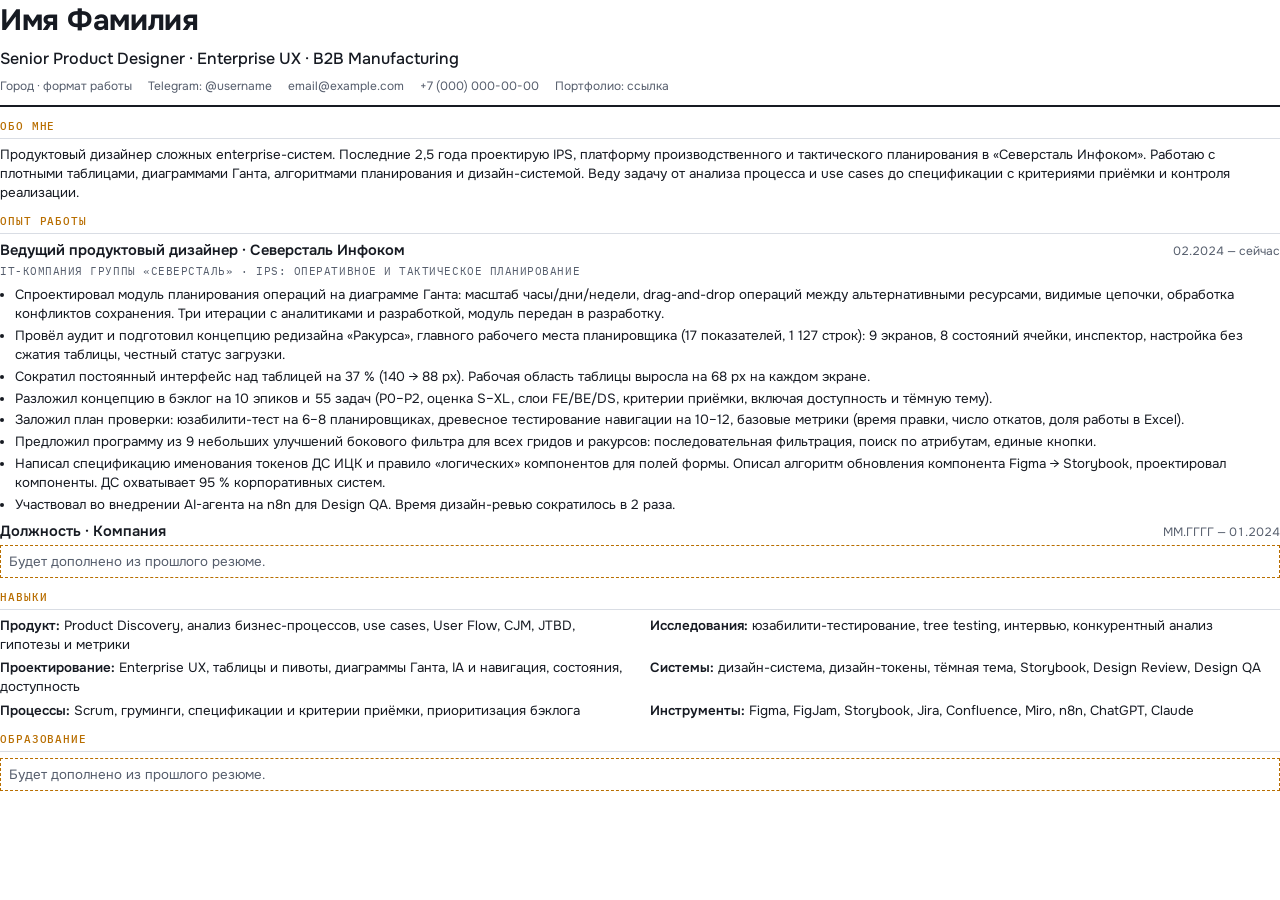
==== resume.html @ 3ec7216b "Add product designer resume and portfolio Portfolio site with four IPS cases (Rakurs 2.0, Gantt plan" ====
<!doctype html>
<html lang="ru">
<head>
<meta charset="utf-8">
<title>Резюме — Senior Product Designer</title>
<link rel="stylesheet" href="assets/fonts/fonts.css">
<style>
@page{size:A4;margin:14mm 15mm}
:root{--fg:#161a22;--muted:#555d6c;--line:#d9dde4;--accent:#b86e00;--plan:#2f5bd3}
*{box-sizing:border-box}
body{margin:0;color:var(--fg);background:#fff;font:400 10pt/1.45 "Onest",Arial,sans-serif}
h1,h2,h3,p{margin:0}
.mono{font-family:"IBM Plex Mono",monospace;font-size:8pt;letter-spacing:.05em;text-transform:uppercase;color:var(--muted)}
header{display:grid;gap:4px;padding-bottom:10px;border-bottom:2px solid var(--fg)}
h1{font-size:22pt;font-weight:700;letter-spacing:-.01em}
.role{font-size:12pt;font-weight:500}
.contacts{display:flex;flex-wrap:wrap;gap:4px 16px;color:var(--muted);font-size:9pt;margin-top:4px}
section{padding-top:11px;display:grid;gap:6px}
h2{font-family:"IBM Plex Mono",monospace;font-size:8.5pt;font-weight:500;letter-spacing:.08em;text-transform:uppercase;color:var(--accent);border-bottom:1px solid var(--line);padding-bottom:3px}
.job{display:grid;gap:3px;break-inside:avoid-page}
.job-head{display:flex;justify-content:space-between;gap:12px;align-items:baseline}
.job h3{font-size:11pt;font-weight:600}
.job .when{font-variant-numeric:tabular-nums;color:var(--muted);font-size:9pt;white-space:nowrap}
ul{margin:2px 0 0;padding-left:15px;display:grid;gap:2.5px}
.grid{display:grid;grid-template-columns:1fr 1fr;gap:4px 20px}
.grid p b{font-weight:600}
.todo{border:1px dashed var(--accent);padding:6px 8px;color:var(--muted)}
a{color:var(--plan);text-decoration:none}
</style>
</head>
<body>
<header>
  <h1>Имя Фамилия</h1>
  <p class="role">Senior Product Designer · Enterprise UX · B2B Manufacturing</p>
  <div class="contacts">
    <span>Город · формат работы</span><span>Telegram: @username</span><span>email@example.com</span><span>+7 (000) 000-00-00</span><span>Портфолио: ссылка</span>
  </div>
</header>

<section>
  <h2>Обо мне</h2>
  <p>Продуктовый дизайнер сложных enterprise-систем. Последние 2,5 года проектирую IPS, платформу производственного и тактического планирования в «Северсталь Инфоком». Работаю с плотными таблицами, диаграммами Ганта, алгоритмами планирования и дизайн-системой. Веду задачу от анализа процесса и use cases до спецификации с критериями приёмки и контроля реализации.</p>
</section>

<section>
  <h2>Опыт работы</h2>
  <div class="job">
    <div class="job-head"><h3>Ведущий продуктовый дизайнер · Северсталь Инфоком</h3><span class="when">02.2024 — сейчас</span></div>
    <p class="mono">IT-компания группы «Северсталь» · IPS: оперативное и тактическое планирование</p>
    <ul>
      <li>Спроектировал модуль планирования операций на диаграмме Ганта: масштаб часы/дни/недели, drag-and-drop операций между альтернативными ресурсами, видимые цепочки, обработка конфликтов сохранения. Три итерации с аналитиками и разработкой, модуль передан в разработку.</li>
      <li>Провёл аудит и подготовил концепцию редизайна «Ракурса», главного рабочего места планировщика (17 показателей, 1&nbsp;127 строк): 9 экранов, 8 состояний ячейки, инспектор, настройка без сжатия таблицы, честный статус загрузки.</li>
      <li>Сократил постоянный интерфейс над таблицей на 37&nbsp;% (140 → 88&nbsp;px). Рабочая область таблицы выросла на 68&nbsp;px на каждом экране.</li>
      <li>Разложил концепцию в бэклог на 10 эпиков и 55 задач (P0–P2, оценка S–XL, слои FE/BE/DS, критерии приёмки, включая доступность и тёмную тему).</li>
      <li>Заложил план проверки: юзабилити-тест на 6–8 планировщиках, древесное тестирование навигации на 10–12, базовые метрики (время правки, число откатов, доля работы в Excel).</li>
      <li>Предложил программу из 9 небольших улучшений бокового фильтра для всех гридов и ракурсов: последовательная фильтрация, поиск по атрибутам, единые кнопки.</li>
      <li>Написал спецификацию именования токенов ДС ИЦК и правило «логических» компонентов для полей формы. Описал алгоритм обновления компонента Figma → Storybook, проектировал компоненты. ДС охватывает 95&nbsp;% корпоративных систем.</li>
      <li>Участвовал во внедрении AI-агента на n8n для Design QA. Время дизайн-ревью сократилось в 2 раза.</li>
    </ul>
  </div>
  <div class="job">
    <div class="job-head"><h3>Должность · Компания</h3><span class="when">ММ.ГГГГ — 01.2024</span></div>
    <p class="todo">Будет дополнено из прошлого резюме.</p>
  </div>
</section>

<section>
  <h2>Навыки</h2>
  <div class="grid">
    <p><b>Продукт:</b> Product Discovery, анализ бизнес-процессов, use cases, User Flow, CJM, JTBD, гипотезы и метрики</p>
    <p><b>Исследования:</b> юзабилити-тестирование, tree testing, интервью, конкурентный анализ</p>
    <p><b>Проектирование:</b> Enterprise UX, таблицы и пивоты, диаграммы Ганта, IA и навигация, состояния, доступность</p>
    <p><b>Системы:</b> дизайн-система, дизайн-токены, тёмная тема, Storybook, Design Review, Design QA</p>
    <p><b>Процессы:</b> Scrum, груминги, спецификации и критерии приёмки, приоритизация бэклога</p>
    <p><b>Инструменты:</b> Figma, FigJam, Storybook, Jira, Confluence, Miro, n8n, ChatGPT, Claude</p>
  </div>
</section>

<section>
  <h2>Образование</h2>
  <p class="todo">Будет дополнено из прошлого резюме.</p>
</section>
</body>
</html>
---- assets/fonts/fonts.css ----
/* cyrillic-ext */
@font-face {
  font-family: 'IBM Plex Mono';
  font-style: normal;
  font-weight: 400;
  font-display: swap;
  src: url(-F63fjptAgt5VM-kVkqdyU8n1iIq129k.woff2) format('woff2');
  unicode-range: U+0460-052F, U+1C80-1C8A, U+20B4, U+2DE0-2DFF, U+A640-A69F, U+FE2E-FE2F;
}
/* cyrillic */
@font-face {
  font-family: 'IBM Plex Mono';
  font-style: normal;
  font-weight: 400;
  font-display: swap;
  src: url(-F63fjptAgt5VM-kVkqdyU8n1isq129k.woff2) format('woff2');
  unicode-range: U+0301, U+0400-045F, U+0490-0491, U+04B0-04B1, U+2116;
}
/* vietnamese */
@font-face {
  font-family: 'IBM Plex Mono';
  font-style: normal;
  font-weight: 400;
  font-display: swap;
  src: url(-F63fjptAgt5VM-kVkqdyU8n1iAq129k.woff2) format('woff2');
  unicode-range: U+0102-0103, U+0110-0111, U+0128-0129, U+0168-0169, U+01A0-01A1, U+01AF-01B0, U+0300-0301, U+0303-0304, U+0308-0309, U+0323, U+0329, U+1EA0-1EF9, U+20AB;
}
/* latin-ext */
@font-face {
  font-family: 'IBM Plex Mono';
  font-style: normal;
  font-weight: 400;
  font-display: swap;
  src: url(-F63fjptAgt5VM-kVkqdyU8n1iEq129k.woff2) format('woff2');
  unicode-range: U+0100-02BA, U+02BD-02C5, U+02C7-02CC, U+02CE-02D7, U+02DD-02FF, U+0304, U+0308, U+0329, U+1D00-1DBF, U+1E00-1E9F, U+1EF2-1EFF, U+2020, U+20A0-20AB, U+20AD-20C0, U+2113, U+2C60-2C7F, U+A720-A7FF;
}
/* latin */
@font-face {
  font-family: 'IBM Plex Mono';
  font-style: normal;
  font-weight: 400;
  font-display: swap;
  src: url(-F63fjptAgt5VM-kVkqdyU8n1i8q1w.woff2) format('woff2');
  unicode-range: U+0000-00FF, U+0131, U+0152-0153, U+02BB-02BC, U+02C6, U+02DA, U+02DC, U+0304, U+0308, U+0329, U+2000-206F, U+20AC, U+2122, U+2191, U+2193, U+2212, U+2215, U+FEFF, U+FFFD;
}
/* cyrillic-ext */
@font-face {
  font-family: 'IBM Plex Mono';
  font-style: normal;
  font-weight: 500;
  font-display: swap;
  src: url(-F6qfjptAgt5VM-kVkqdyU8n3twJwl1FgtIU.woff2) format('woff2');
  unicode-range: U+0460-052F, U+1C80-1C8A, U+20B4, U+2DE0-2DFF, U+A640-A69F, U+FE2E-FE2F;
}
/* cyrillic */
@font-face {
  font-family: 'IBM Plex Mono';
  font-style: normal;
  font-weight: 500;
  font-display: swap;
  src: url(-F6qfjptAgt5VM-kVkqdyU8n3twJwlRFgtIU.woff2) format('woff2');
  unicode-range: U+0301, U+0400-045F, U+0490-0491, U+04B0-04B1, U+2116;
}
/* vietnamese */
@font-face {
  font-family: 'IBM Plex Mono';
  font-style: normal;
  font-weight: 500;
  font-display: swap;
  src: url(-F6qfjptAgt5VM-kVkqdyU8n3twJwl9FgtIU.woff2) format('woff2');
  unicode-range: U+0102-0103, U+0110-0111, U+0128-0129, U+0168-0169, U+01A0-01A1, U+01AF-01B0, U+0300-0301, U+0303-0304, U+0308-0309, U+0323, U+0329, U+1EA0-1EF9, U+20AB;
}
/* latin-ext */
@font-face {
  font-family: 'IBM Plex Mono';
  font-style: normal;
  font-weight: 500;
  font-display: swap;
  src: url(-F6qfjptAgt5VM-kVkqdyU8n3twJwl5FgtIU.woff2) format('woff2');
  unicode-range: U+0100-02BA, U+02BD-02C5, U+02C7-02CC, U+02CE-02D7, U+02DD-02FF, U+0304, U+0308, U+0329, U+1D00-1DBF, U+1E00-1E9F, U+1EF2-1EFF, U+2020, U+20A0-20AB, U+20AD-20C0, U+2113, U+2C60-2C7F, U+A720-A7FF;
}
/* latin */
@font-face {
  font-family: 'IBM Plex Mono';
  font-style: normal;
  font-weight: 500;
  font-display: swap;
  src: url(-F6qfjptAgt5VM-kVkqdyU8n3twJwlBFgg.woff2) format('woff2');
  unicode-range: U+0000-00FF, U+0131, U+0152-0153, U+02BB-02BC, U+02C6, U+02DA, U+02DC, U+0304, U+0308, U+0329, U+2000-206F, U+20AC, U+2122, U+2191, U+2193, U+2212, U+2215, U+FEFF, U+FFFD;
}
/* cyrillic-ext */
@font-face {
  font-family: 'Onest';
  font-style: normal;
  font-weight: 400;
  font-display: swap;
  src: url(gNMKW3F-SZuj7xmS-HY6EQ.woff2) format('woff2');
  unicode-range: U+0460-052F, U+1C80-1C8A, U+20B4, U+2DE0-2DFF, U+A640-A69F, U+FE2E-FE2F;
}
/* cyrillic */
@font-face {
  font-family: 'Onest';
  font-style: normal;
  font-weight: 400;
  font-display: swap;
  src: url(gNMKW3F-SZuj7xmb-HY6EQ.woff2) format('woff2');
  unicode-range: U+0301, U+0400-045F, U+0490-0491, U+04B0-04B1, U+2116;
}
/* math */
@font-face {
  font-family: 'Onest';
  font-style: normal;
  font-weight: 400;
  font-display: swap;
  src: url(gNMKW3F-SZuj7xnj-HY6EQ.woff2) format('woff2');
  unicode-range: U+0302-0303, U+0305, U+0307-0308, U+0310, U+0312, U+0315, U+031A, U+0326-0327, U+032C, U+032F-0330, U+0332-0333, U+0338, U+033A, U+0346, U+034D, U+0391-03A1, U+03A3-03A9, U+03B1-03C9, U+03D1, U+03D5-03D6, U+03F0-03F1, U+03F4-03F5, U+2016-2017, U+2034-2038, U+203C, U+2040, U+2043, U+2047, U+2050, U+2057, U+205F, U+2070-2071, U+2074-208E, U+2090-209C, U+20D0-20DC, U+20E1, U+20E5-20EF, U+2100-2112, U+2114-2115, U+2117-2121, U+2123-214F, U+2190, U+2192, U+2194-21AE, U+21B0-21E5, U+21F1-21F2, U+21F4-2211, U+2213-2214, U+2216-22FF, U+2308-230B, U+2310, U+2319, U+231C-2321, U+2336-237A, U+237C, U+2395, U+239B-23B7, U+23D0, U+23DC-23E1, U+2474-2475, U+25AF, U+25B3, U+25B7, U+25BD, U+25C1, U+25CA, U+25CC, U+25FB, U+266D-266F, U+27C0-27FF, U+2900-2AFF, U+2B0E-2B11, U+2B30-2B4C, U+2BFE, U+3030, U+FF5B, U+FF5D, U+1D400-1D7FF, U+1EE00-1EEFF;
}
/* symbols */
@font-face {
  font-family: 'Onest';
  font-style: normal;
  font-weight: 400;
  font-display: swap;
  src: url(gNMKW3F-SZuj7xnx-HY6EQ.woff2) format('woff2');
  unicode-range: U+0001-000C, U+000E-001F, U+007F-009F, U+20DD-20E0, U+20E2-20E4, U+2150-218F, U+2190, U+2192, U+2194-2199, U+21AF, U+21E6-21F0, U+21F3, U+2218-2219, U+2299, U+22C4-22C6, U+2300-243F, U+2440-244A, U+2460-24FF, U+25A0-27BF, U+2800-28FF, U+2921-2922, U+2981, U+29BF, U+29EB, U+2B00-2BFF, U+4DC0-4DFF, U+FFF9-FFFB, U+10140-1018E, U+10190-1019C, U+101A0, U+101D0-101FD, U+102E0-102FB, U+10E60-10E7E, U+1D2C0-1D2D3, U+1D2E0-1D37F, U+1F000-1F0FF, U+1F100-1F1AD, U+1F1E6-1F1FF, U+1F30D-1F30F, U+1F315, U+1F31C, U+1F31E, U+1F320-1F32C, U+1F336, U+1F378, U+1F37D, U+1F382, U+1F393-1F39F, U+1F3A7-1F3A8, U+1F3AC-1F3AF, U+1F3C2, U+1F3C4-1F3C6, U+1F3CA-1F3CE, U+1F3D4-1F3E0, U+1F3ED, U+1F3F1-1F3F3, U+1F3F5-1F3F7, U+1F408, U+1F415, U+1F41F, U+1F426, U+1F43F, U+1F441-1F442, U+1F444, U+1F446-1F449, U+1F44C-1F44E, U+1F453, U+1F46A, U+1F47D, U+1F4A3, U+1F4B0, U+1F4B3, U+1F4B9, U+1F4BB, U+1F4BF, U+1F4C8-1F4CB, U+1F4D6, U+1F4DA, U+1F4DF, U+1F4E3-1F4E6, U+1F4EA-1F4ED, U+1F4F7, U+1F4F9-1F4FB, U+1F4FD-1F4FE, U+1F503, U+1F507-1F50B, U+1F50D, U+1F512-1F513, U+1F53E-1F54A, U+1F54F-1F5FA, U+1F610, U+1F650-1F67F, U+1F687, U+1F68D, U+1F691, U+1F694, U+1F698, U+1F6AD, U+1F6B2, U+1F6B9-1F6BA, U+1F6BC, U+1F6C6-1F6CF, U+1F6D3-1F6D7, U+1F6E0-1F6EA, U+1F6F0-1F6F3, U+1F6F7-1F6FC, U+1F700-1F7FF, U+1F800-1F80B, U+1F810-1F847, U+1F850-1F859, U+1F860-1F887, U+1F890-1F8AD, U+1F8B0-1F8BB, U+1F8C0-1F8C1, U+1F900-1F90B, U+1F93B, U+1F946, U+1F984, U+1F996, U+1F9E9, U+1FA00-1FA6F, U+1FA70-1FA7C, U+1FA80-1FA89, U+1FA8F-1FAC6, U+1FACE-1FADC, U+1FADF-1FAE9, U+1FAF0-1FAF8, U+1FB00-1FBFF;
}
/* vietnamese */
@font-face {
  font-family: 'Onest';
  font-style: normal;
  font-weight: 400;
  font-display: swap;
  src: url(gNMKW3F-SZuj7xmQ-HY6EQ.woff2) format('woff2');
  unicode-range: U+0102-0103, U+0110-0111, U+0128-0129, U+0168-0169, U+01A0-01A1, U+01AF-01B0, U+0300-0301, U+0303-0304, U+0308-0309, U+0323, U+0329, U+1EA0-1EF9, U+20AB;
}
/* latin-ext */
@font-face {
  font-family: 'Onest';
  font-style: normal;
  font-weight: 400;
  font-display: swap;
  src: url(gNMKW3F-SZuj7xmR-HY6EQ.woff2) format('woff2');
  unicode-range: U+0100-02BA, U+02BD-02C5, U+02C7-02CC, U+02CE-02D7, U+02DD-02FF, U+0304, U+0308, U+0329, U+1D00-1DBF, U+1E00-1E9F, U+1EF2-1EFF, U+2020, U+20A0-20AB, U+20AD-20C0, U+2113, U+2C60-2C7F, U+A720-A7FF;
}
/* latin */
@font-face {
  font-family: 'Onest';
  font-style: normal;
  font-weight: 400;
  font-display: swap;
  src: url(gNMKW3F-SZuj7xmf-HY.woff2) format('woff2');
  unicode-range: U+0000-00FF, U+0131, U+0152-0153, U+02BB-02BC, U+02C6, U+02DA, U+02DC, U+0304, U+0308, U+0329, U+2000-206F, U+20AC, U+2122, U+2191, U+2193, U+2212, U+2215, U+FEFF, U+FFFD;
}
/* cyrillic-ext */
@font-face {
  font-family: 'Onest';
  font-style: normal;
  font-weight: 500;
  font-display: swap;
  src: url(gNMKW3F-SZuj7xmS-HY6EQ.woff2) format('woff2');
  unicode-range: U+0460-052F, U+1C80-1C8A, U+20B4, U+2DE0-2DFF, U+A640-A69F, U+FE2E-FE2F;
}
/* cyrillic */
@font-face {
  font-family: 'Onest';
  font-style: normal;
  font-weight: 500;
  font-display: swap;
  src: url(gNMKW3F-SZuj7xmb-HY6EQ.woff2) format('woff2');
  unicode-range: U+0301, U+0400-045F, U+0490-0491, U+04B0-04B1, U+2116;
}
/* math */
@font-face {
  font-family: 'Onest';
  font-style: normal;
  font-weight: 500;
  font-display: swap;
  src: url(gNMKW3F-SZuj7xnj-HY6EQ.woff2) format('woff2');
  unicode-range: U+0302-0303, U+0305, U+0307-0308, U+0310, U+0312, U+0315, U+031A, U+0326-0327, U+032C, U+032F-0330, U+0332-0333, U+0338, U+033A, U+0346, U+034D, U+0391-03A1, U+03A3-03A9, U+03B1-03C9, U+03D1, U+03D5-03D6, U+03F0-03F1, U+03F4-03F5, U+2016-2017, U+2034-2038, U+203C, U+2040, U+2043, U+2047, U+2050, U+2057, U+205F, U+2070-2071, U+2074-208E, U+2090-209C, U+20D0-20DC, U+20E1, U+20E5-20EF, U+2100-2112, U+2114-2115, U+2117-2121, U+2123-214F, U+2190, U+2192, U+2194-21AE, U+21B0-21E5, U+21F1-21F2, U+21F4-2211, U+2213-2214, U+2216-22FF, U+2308-230B, U+2310, U+2319, U+231C-2321, U+2336-237A, U+237C, U+2395, U+239B-23B7, U+23D0, U+23DC-23E1, U+2474-2475, U+25AF, U+25B3, U+25B7, U+25BD, U+25C1, U+25CA, U+25CC, U+25FB, U+266D-266F, U+27C0-27FF, U+2900-2AFF, U+2B0E-2B11, U+2B30-2B4C, U+2BFE, U+3030, U+FF5B, U+FF5D, U+1D400-1D7FF, U+1EE00-1EEFF;
}
/* symbols */
@font-face {
  font-family: 'Onest';
  font-style: normal;
  font-weight: 500;
  font-display: swap;
  src: url(gNMKW3F-SZuj7xnx-HY6EQ.woff2) format('woff2');
  unicode-range: U+0001-000C, U+000E-001F, U+007F-009F, U+20DD-20E0, U+20E2-20E4, U+2150-218F, U+2190, U+2192, U+2194-2199, U+21AF, U+21E6-21F0, U+21F3, U+2218-2219, U+2299, U+22C4-22C6, U+2300-243F, U+2440-244A, U+2460-24FF, U+25A0-27BF, U+2800-28FF, U+2921-2922, U+2981, U+29BF, U+29EB, U+2B00-2BFF, U+4DC0-4DFF, U+FFF9-FFFB, U+10140-1018E, U+10190-1019C, U+101A0, U+101D0-101FD, U+102E0-102FB, U+10E60-10E7E, U+1D2C0-1D2D3, U+1D2E0-1D37F, U+1F000-1F0FF, U+1F100-1F1AD, U+1F1E6-1F1FF, U+1F30D-1F30F, U+1F315, U+1F31C, U+1F31E, U+1F320-1F32C, U+1F336, U+1F378, U+1F37D, U+1F382, U+1F393-1F39F, U+1F3A7-1F3A8, U+1F3AC-1F3AF, U+1F3C2, U+1F3C4-1F3C6, U+1F3CA-1F3CE, U+1F3D4-1F3E0, U+1F3ED, U+1F3F1-1F3F3, U+1F3F5-1F3F7, U+1F408, U+1F415, U+1F41F, U+1F426, U+1F43F, U+1F441-1F442, U+1F444, U+1F446-1F449, U+1F44C-1F44E, U+1F453, U+1F46A, U+1F47D, U+1F4A3, U+1F4B0, U+1F4B3, U+1F4B9, U+1F4BB, U+1F4BF, U+1F4C8-1F4CB, U+1F4D6, U+1F4DA, U+1F4DF, U+1F4E3-1F4E6, U+1F4EA-1F4ED, U+1F4F7, U+1F4F9-1F4FB, U+1F4FD-1F4FE, U+1F503, U+1F507-1F50B, U+1F50D, U+1F512-1F513, U+1F53E-1F54A, U+1F54F-1F5FA, U+1F610, U+1F650-1F67F, U+1F687, U+1F68D, U+1F691, U+1F694, U+1F698, U+1F6AD, U+1F6B2, U+1F6B9-1F6BA, U+1F6BC, U+1F6C6-1F6CF, U+1F6D3-1F6D7, U+1F6E0-1F6EA, U+1F6F0-1F6F3, U+1F6F7-1F6FC, U+1F700-1F7FF, U+1F800-1F80B, U+1F810-1F847, U+1F850-1F859, U+1F860-1F887, U+1F890-1F8AD, U+1F8B0-1F8BB, U+1F8C0-1F8C1, U+1F900-1F90B, U+1F93B, U+1F946, U+1F984, U+1F996, U+1F9E9, U+1FA00-1FA6F, U+1FA70-1FA7C, U+1FA80-1FA89, U+1FA8F-1FAC6, U+1FACE-1FADC, U+1FADF-1FAE9, U+1FAF0-1FAF8, U+1FB00-1FBFF;
}
/* vietnamese */
@font-face {
  font-family: 'Onest';
  font-style: normal;
  font-weight: 500;
  font-display: swap;
  src: url(gNMKW3F-SZuj7xmQ-HY6EQ.woff2) format('woff2');
  unicode-range: U+0102-0103, U+0110-0111, U+0128-0129, U+0168-0169, U+01A0-01A1, U+01AF-01B0, U+0300-0301, U+0303-0304, U+0308-0309, U+0323, U+0329, U+1EA0-1EF9, U+20AB;
}
/* latin-ext */
@font-face {
  font-family: 'Onest';
  font-style: normal;
  font-weight: 500;
  font-display: swap;
  src: url(gNMKW3F-SZuj7xmR-HY6EQ.woff2) format('woff2');
  unicode-range: U+0100-02BA, U+02BD-02C5, U+02C7-02CC, U+02CE-02D7, U+02DD-02FF, U+0304, U+0308, U+0329, U+1D00-1DBF, U+1E00-1E9F, U+1EF2-1EFF, U+2020, U+20A0-20AB, U+20AD-20C0, U+2113, U+2C60-2C7F, U+A720-A7FF;
}
/* latin */
@font-face {
  font-family: 'Onest';
  font-style: normal;
  font-weight: 500;
  font-display: swap;
  src: url(gNMKW3F-SZuj7xmf-HY.woff2) format('woff2');
  unicode-range: U+0000-00FF, U+0131, U+0152-0153, U+02BB-02BC, U+02C6, U+02DA, U+02DC, U+0304, U+0308, U+0329, U+2000-206F, U+20AC, U+2122, U+2191, U+2193, U+2212, U+2215, U+FEFF, U+FFFD;
}
/* cyrillic-ext */
@font-face {
  font-family: 'Onest';
  font-style: normal;
  font-weight: 600;
  font-display: swap;
  src: url(gNMKW3F-SZuj7xmS-HY6EQ.woff2) format('woff2');
  unicode-range: U+0460-052F, U+1C80-1C8A, U+20B4, U+2DE0-2DFF, U+A640-A69F, U+FE2E-FE2F;
}
/* cyrillic */
@font-face {
  font-family: 'Onest';
  font-style: normal;
  font-weight: 600;
  font-display: swap;
  src: url(gNMKW3F-SZuj7xmb-HY6EQ.woff2) format('woff2');
  unicode-range: U+0301, U+0400-045F, U+0490-0491, U+04B0-04B1, U+2116;
}
/* math */
@font-face {
  font-family: 'Onest';
  font-style: normal;
  font-weight: 600;
  font-display: swap;
  src: url(gNMKW3F-SZuj7xnj-HY6EQ.woff2) format('woff2');
  unicode-range: U+0302-0303, U+0305, U+0307-0308, U+0310, U+0312, U+0315, U+031A, U+0326-0327, U+032C, U+032F-0330, U+0332-0333, U+0338, U+033A, U+0346, U+034D, U+0391-03A1, U+03A3-03A9, U+03B1-03C9, U+03D1, U+03D5-03D6, U+03F0-03F1, U+03F4-03F5, U+2016-2017, U+2034-2038, U+203C, U+2040, U+2043, U+2047, U+2050, U+2057, U+205F, U+2070-2071, U+2074-208E, U+2090-209C, U+20D0-20DC, U+20E1, U+20E5-20EF, U+2100-2112, U+2114-2115, U+2117-2121, U+2123-214F, U+2190, U+2192, U+2194-21AE, U+21B0-21E5, U+21F1-21F2, U+21F4-2211, U+2213-2214, U+2216-22FF, U+2308-230B, U+2310, U+2319, U+231C-2321, U+2336-237A, U+237C, U+2395, U+239B-23B7, U+23D0, U+23DC-23E1, U+2474-2475, U+25AF, U+25B3, U+25B7, U+25BD, U+25C1, U+25CA, U+25CC, U+25FB, U+266D-266F, U+27C0-27FF, U+2900-2AFF, U+2B0E-2B11, U+2B30-2B4C, U+2BFE, U+3030, U+FF5B, U+FF5D, U+1D400-1D7FF, U+1EE00-1EEFF;
}
/* symbols */
@font-face {
  font-family: 'Onest';
  font-style: normal;
  font-weight: 600;
  font-display: swap;
  src: url(gNMKW3F-SZuj7xnx-HY6EQ.woff2) format('woff2');
  unicode-range: U+0001-000C, U+000E-001F, U+007F-009F, U+20DD-20E0, U+20E2-20E4, U+2150-218F, U+2190, U+2192, U+2194-2199, U+21AF, U+21E6-21F0, U+21F3, U+2218-2219, U+2299, U+22C4-22C6, U+2300-243F, U+2440-244A, U+2460-24FF, U+25A0-27BF, U+2800-28FF, U+2921-2922, U+2981, U+29BF, U+29EB, U+2B00-2BFF, U+4DC0-4DFF, U+FFF9-FFFB, U+10140-1018E, U+10190-1019C, U+101A0, U+101D0-101FD, U+102E0-102FB, U+10E60-10E7E, U+1D2C0-1D2D3, U+1D2E0-1D37F, U+1F000-1F0FF, U+1F100-1F1AD, U+1F1E6-1F1FF, U+1F30D-1F30F, U+1F315, U+1F31C, U+1F31E, U+1F320-1F32C, U+1F336, U+1F378, U+1F37D, U+1F382, U+1F393-1F39F, U+1F3A7-1F3A8, U+1F3AC-1F3AF, U+1F3C2, U+1F3C4-1F3C6, U+1F3CA-1F3CE, U+1F3D4-1F3E0, U+1F3ED, U+1F3F1-1F3F3, U+1F3F5-1F3F7, U+1F408, U+1F415, U+1F41F, U+1F426, U+1F43F, U+1F441-1F442, U+1F444, U+1F446-1F449, U+1F44C-1F44E, U+1F453, U+1F46A, U+1F47D, U+1F4A3, U+1F4B0, U+1F4B3, U+1F4B9, U+1F4BB, U+1F4BF, U+1F4C8-1F4CB, U+1F4D6, U+1F4DA, U+1F4DF, U+1F4E3-1F4E6, U+1F4EA-1F4ED, U+1F4F7, U+1F4F9-1F4FB, U+1F4FD-1F4FE, U+1F503, U+1F507-1F50B, U+1F50D, U+1F512-1F513, U+1F53E-1F54A, U+1F54F-1F5FA, U+1F610, U+1F650-1F67F, U+1F687, U+1F68D, U+1F691, U+1F694, U+1F698, U+1F6AD, U+1F6B2, U+1F6B9-1F6BA, U+1F6BC, U+1F6C6-1F6CF, U+1F6D3-1F6D7, U+1F6E0-1F6EA, U+1F6F0-1F6F3, U+1F6F7-1F6FC, U+1F700-1F7FF, U+1F800-1F80B, U+1F810-1F847, U+1F850-1F859, U+1F860-1F887, U+1F890-1F8AD, U+1F8B0-1F8BB, U+1F8C0-1F8C1, U+1F900-1F90B, U+1F93B, U+1F946, U+1F984, U+1F996, U+1F9E9, U+1FA00-1FA6F, U+1FA70-1FA7C, U+1FA80-1FA89, U+1FA8F-1FAC6, U+1FACE-1FADC, U+1FADF-1FAE9, U+1FAF0-1FAF8, U+1FB00-1FBFF;
}
/* vietnamese */
@font-face {
  font-family: 'Onest';
  font-style: normal;
  font-weight: 600;
  font-display: swap;
  src: url(gNMKW3F-SZuj7xmQ-HY6EQ.woff2) format('woff2');
  unicode-range: U+0102-0103, U+0110-0111, U+0128-0129, U+0168-0169, U+01A0-01A1, U+01AF-01B0, U+0300-0301, U+0303-0304, U+0308-0309, U+0323, U+0329, U+1EA0-1EF9, U+20AB;
}
/* latin-ext */
@font-face {
  font-family: 'Onest';
  font-style: normal;
  font-weight: 600;
  font-display: swap;
  src: url(gNMKW3F-SZuj7xmR-HY6EQ.woff2) format('woff2');
  unicode-range: U+0100-02BA, U+02BD-02C5, U+02C7-02CC, U+02CE-02D7, U+02DD-02FF, U+0304, U+0308, U+0329, U+1D00-1DBF, U+1E00-1E9F, U+1EF2-1EFF, U+2020, U+20A0-20AB, U+20AD-20C0, U+2113, U+2C60-2C7F, U+A720-A7FF;
}
/* latin */
@font-face {
  font-family: 'Onest';
  font-style: normal;
  font-weight: 600;
  font-display: swap;
  src: url(gNMKW3F-SZuj7xmf-HY.woff2) format('woff2');
  unicode-range: U+0000-00FF, U+0131, U+0152-0153, U+02BB-02BC, U+02C6, U+02DA, U+02DC, U+0304, U+0308, U+0329, U+2000-206F, U+20AC, U+2122, U+2191, U+2193, U+2212, U+2215, U+FEFF, U+FFFD;
}
/* cyrillic-ext */
@font-face {
  font-family: 'Onest';
  font-style: normal;
  font-weight: 700;
  font-display: swap;
  src: url(gNMKW3F-SZuj7xmS-HY6EQ.woff2) format('woff2');
  unicode-range: U+0460-052F, U+1C80-1C8A, U+20B4, U+2DE0-2DFF, U+A640-A69F, U+FE2E-FE2F;
}
/* cyrillic */
@font-face {
  font-family: 'Onest';
  font-style: normal;
  font-weight: 700;
  font-display: swap;
  src: url(gNMKW3F-SZuj7xmb-HY6EQ.woff2) format('woff2');
  unicode-range: U+0301, U+0400-045F, U+0490-0491, U+04B0-04B1, U+2116;
}
/* math */
@font-face {
  font-family: 'Onest';
  font-style: normal;
  font-weight: 700;
  font-display: swap;
  src: url(gNMKW3F-SZuj7xnj-HY6EQ.woff2) format('woff2');
  unicode-range: U+0302-0303, U+0305, U+0307-0308, U+0310, U+0312, U+0315, U+031A, U+0326-0327, U+032C, U+032F-0330, U+0332-0333, U+0338, U+033A, U+0346, U+034D, U+0391-03A1, U+03A3-03A9, U+03B1-03C9, U+03D1, U+03D5-03D6, U+03F0-03F1, U+03F4-03F5, U+2016-2017, U+2034-2038, U+203C, U+2040, U+2043, U+2047, U+2050, U+2057, U+205F, U+2070-2071, U+2074-208E, U+2090-209C, U+20D0-20DC, U+20E1, U+20E5-20EF, U+2100-2112, U+2114-2115, U+2117-2121, U+2123-214F, U+2190, U+2192, U+2194-21AE, U+21B0-21E5, U+21F1-21F2, U+21F4-2211, U+2213-2214, U+2216-22FF, U+2308-230B, U+2310, U+2319, U+231C-2321, U+2336-237A, U+237C, U+2395, U+239B-23B7, U+23D0, U+23DC-23E1, U+2474-2475, U+25AF, U+25B3, U+25B7, U+25BD, U+25C1, U+25CA, U+25CC, U+25FB, U+266D-266F, U+27C0-27FF, U+2900-2AFF, U+2B0E-2B11, U+2B30-2B4C, U+2BFE, U+3030, U+FF5B, U+FF5D, U+1D400-1D7FF, U+1EE00-1EEFF;
}
/* symbols */
@font-face {
  font-family: 'Onest';
  font-style: normal;
  font-weight: 700;
  font-display: swap;
  src: url(gNMKW3F-SZuj7xnx-HY6EQ.woff2) format('woff2');
  unicode-range: U+0001-000C, U+000E-001F, U+007F-009F, U+20DD-20E0, U+20E2-20E4, U+2150-218F, U+2190, U+2192, U+2194-2199, U+21AF, U+21E6-21F0, U+21F3, U+2218-2219, U+2299, U+22C4-22C6, U+2300-243F, U+2440-244A, U+2460-24FF, U+25A0-27BF, U+2800-28FF, U+2921-2922, U+2981, U+29BF, U+29EB, U+2B00-2BFF, U+4DC0-4DFF, U+FFF9-FFFB, U+10140-1018E, U+10190-1019C, U+101A0, U+101D0-101FD, U+102E0-102FB, U+10E60-10E7E, U+1D2C0-1D2D3, U+1D2E0-1D37F, U+1F000-1F0FF, U+1F100-1F1AD, U+1F1E6-1F1FF, U+1F30D-1F30F, U+1F315, U+1F31C, U+1F31E, U+1F320-1F32C, U+1F336, U+1F378, U+1F37D, U+1F382, U+1F393-1F39F, U+1F3A7-1F3A8, U+1F3AC-1F3AF, U+1F3C2, U+1F3C4-1F3C6, U+1F3CA-1F3CE, U+1F3D4-1F3E0, U+1F3ED, U+1F3F1-1F3F3, U+1F3F5-1F3F7, U+1F408, U+1F415, U+1F41F, U+1F426, U+1F43F, U+1F441-1F442, U+1F444, U+1F446-1F449, U+1F44C-1F44E, U+1F453, U+1F46A, U+1F47D, U+1F4A3, U+1F4B0, U+1F4B3, U+1F4B9, U+1F4BB, U+1F4BF, U+1F4C8-1F4CB, U+1F4D6, U+1F4DA, U+1F4DF, U+1F4E3-1F4E6, U+1F4EA-1F4ED, U+1F4F7, U+1F4F9-1F4FB, U+1F4FD-1F4FE, U+1F503, U+1F507-1F50B, U+1F50D, U+1F512-1F513, U+1F53E-1F54A, U+1F54F-1F5FA, U+1F610, U+1F650-1F67F, U+1F687, U+1F68D, U+1F691, U+1F694, U+1F698, U+1F6AD, U+1F6B2, U+1F6B9-1F6BA, U+1F6BC, U+1F6C6-1F6CF, U+1F6D3-1F6D7, U+1F6E0-1F6EA, U+1F6F0-1F6F3, U+1F6F7-1F6FC, U+1F700-1F7FF, U+1F800-1F80B, U+1F810-1F847, U+1F850-1F859, U+1F860-1F887, U+1F890-1F8AD, U+1F8B0-1F8BB, U+1F8C0-1F8C1, U+1F900-1F90B, U+1F93B, U+1F946, U+1F984, U+1F996, U+1F9E9, U+1FA00-1FA6F, U+1FA70-1FA7C, U+1FA80-1FA89, U+1FA8F-1FAC6, U+1FACE-1FADC, U+1FADF-1FAE9, U+1FAF0-1FAF8, U+1FB00-1FBFF;
}
/* vietnamese */
@font-face {
  font-family: 'Onest';
  font-style: normal;
  font-weight: 700;
  font-display: swap;
  src: url(gNMKW3F-SZuj7xmQ-HY6EQ.woff2) format('woff2');
  unicode-range: U+0102-0103, U+0110-0111, U+0128-0129, U+0168-0169, U+01A0-01A1, U+01AF-01B0, U+0300-0301, U+0303-0304, U+0308-0309, U+0323, U+0329, U+1EA0-1EF9, U+20AB;
}
/* latin-ext */
@font-face {
  font-family: 'Onest';
  font-style: normal;
  font-weight: 700;
  font-display: swap;
  src: url(gNMKW3F-SZuj7xmR-HY6EQ.woff2) format('woff2');
  unicode-range: U+0100-02BA, U+02BD-02C5, U+02C7-02CC, U+02CE-02D7, U+02DD-02FF, U+0304, U+0308, U+0329, U+1D00-1DBF, U+1E00-1E9F, U+1EF2-1EFF, U+2020, U+20A0-20AB, U+20AD-20C0, U+2113, U+2C60-2C7F, U+A720-A7FF;
}
/* latin */
@font-face {
  font-family: 'Onest';
  font-style: normal;
  font-weight: 700;
  font-display: swap;
  src: url(gNMKW3F-SZuj7xmf-HY.woff2) format('woff2');
  unicode-range: U+0000-00FF, U+0131, U+0152-0153, U+02BB-02BC, U+02C6, U+02DA, U+02DC, U+0304, U+0308, U+0329, U+2000-206F, U+20AC, U+2122, U+2191, U+2193, U+2212, U+2215, U+FEFF, U+FFFD;
}
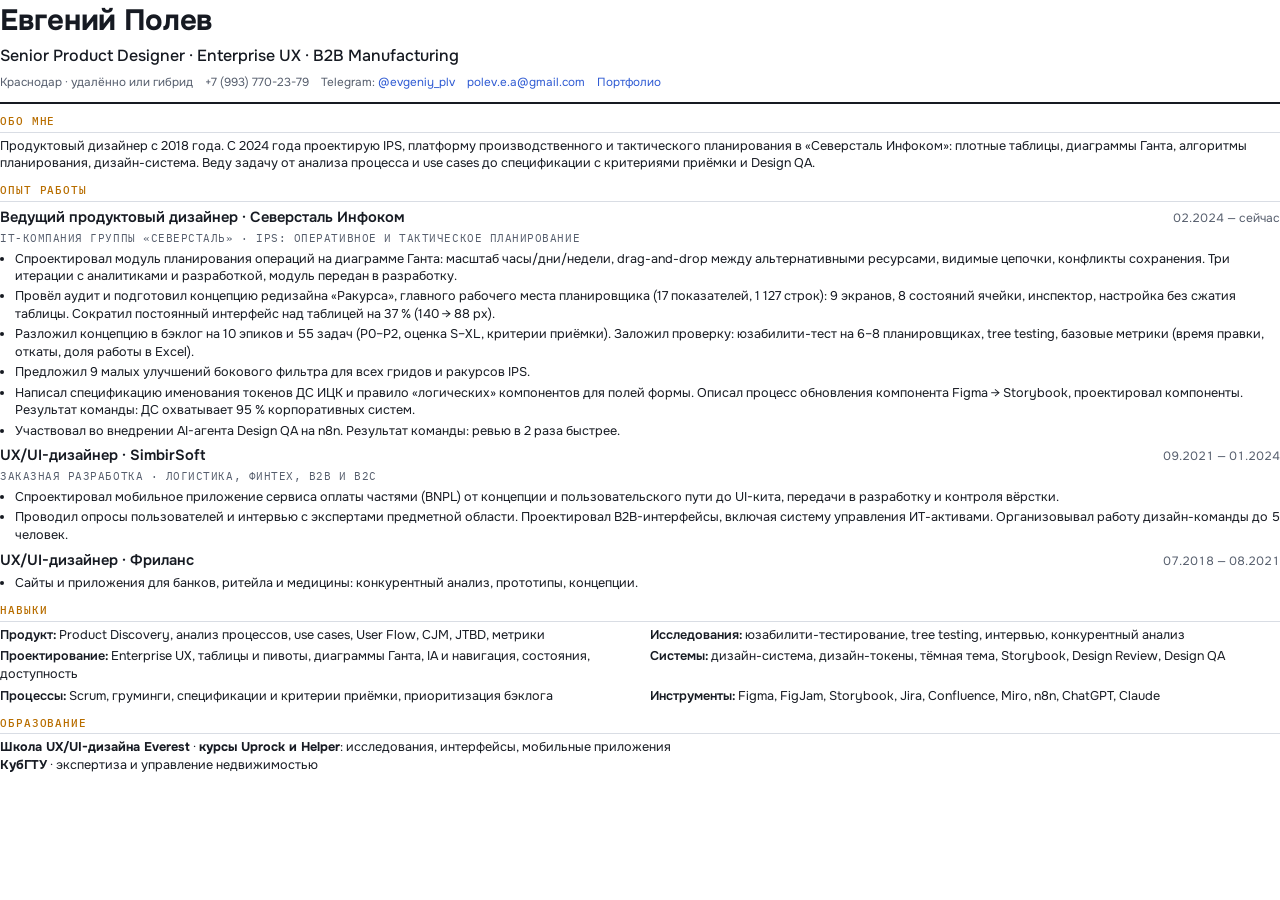
==== commit d4f9e051: "Fill in real contacts, experience and education from the old Notion resume - Replace all placeholder" ====
--- a/resume.html
+++ b/resume.html
@@ -2,20 +2,20 @@
 <html lang="ru">
 <head>
 <meta charset="utf-8">
-<title>Резюме — Senior Product Designer</title>
+<title>Евгений Полев — резюме</title>
 <link rel="stylesheet" href="assets/fonts/fonts.css">
 <style>
-@page{size:A4;margin:14mm 15mm}
+@page{size:A4;margin:12mm 14mm}
 :root{--fg:#161a22;--muted:#555d6c;--line:#d9dde4;--accent:#b86e00;--plan:#2f5bd3}
 *{box-sizing:border-box}
-body{margin:0;color:var(--fg);background:#fff;font:400 10pt/1.45 "Onest",Arial,sans-serif}
+body{margin:0;color:var(--fg);background:#fff;font:400 9.5pt/1.4 "Onest",Arial,sans-serif}
 h1,h2,h3,p{margin:0}
 .mono{font-family:"IBM Plex Mono",monospace;font-size:8pt;letter-spacing:.05em;text-transform:uppercase;color:var(--muted)}
 header{display:grid;gap:4px;padding-bottom:10px;border-bottom:2px solid var(--fg)}
 h1{font-size:22pt;font-weight:700;letter-spacing:-.01em}
 .role{font-size:12pt;font-weight:500}
-.contacts{display:flex;flex-wrap:wrap;gap:4px 16px;color:var(--muted);font-size:9pt;margin-top:4px}
-section{padding-top:11px;display:grid;gap:6px}
+.contacts{display:flex;flex-wrap:wrap;gap:4px 12px;color:var(--muted);font-size:8.8pt;margin-top:4px}
+section{padding-top:9px;display:grid;gap:5px}
 h2{font-family:"IBM Plex Mono",monospace;font-size:8.5pt;font-weight:500;letter-spacing:.08em;text-transform:uppercase;color:var(--accent);border-bottom:1px solid var(--line);padding-bottom:3px}
 .job{display:grid;gap:3px;break-inside:avoid-page}
 .job-head{display:flex;justify-content:space-between;gap:12px;align-items:baseline}
@@ -24,22 +24,21 @@
 ul{margin:2px 0 0;padding-left:15px;display:grid;gap:2.5px}
 .grid{display:grid;grid-template-columns:1fr 1fr;gap:4px 20px}
 .grid p b{font-weight:600}
-.todo{border:1px dashed var(--accent);padding:6px 8px;color:var(--muted)}
 a{color:var(--plan);text-decoration:none}
 </style>
 </head>
 <body>
 <header>
-  <h1>Имя Фамилия</h1>
+  <h1>Евгений Полев</h1>
   <p class="role">Senior Product Designer · Enterprise UX · B2B Manufacturing</p>
   <div class="contacts">
-    <span>Город · формат работы</span><span>Telegram: @username</span><span>email@example.com</span><span>+7 (000) 000-00-00</span><span>Портфолио: ссылка</span>
+    <span>Краснодар · удалённо или гибрид</span><span>+7 (993) 770-23-79</span><span>Telegram: <a href="https://t.me/evgeniy_plv">@evgeniy_plv</a></span><span><a href="mailto:polev.e.a@gmail.com">polev.e.a@gmail.com</a></span><span><a href="https://app.notion.com/p/604245236b4b4c4ba1c27b6a5beedbef">Портфолио</a></span>
   </div>
 </header>
 
 <section>
   <h2>Обо мне</h2>
-  <p>Продуктовый дизайнер сложных enterprise-систем. Последние 2,5 года проектирую IPS, платформу производственного и тактического планирования в «Северсталь Инфоком». Работаю с плотными таблицами, диаграммами Ганта, алгоритмами планирования и дизайн-системой. Веду задачу от анализа процесса и use cases до спецификации с критериями приёмки и контроля реализации.</p>
+  <p>Продуктовый дизайнер с 2018 года. С 2024 года проектирую IPS, платформу производственного и тактического планирования в «Северсталь Инфоком»: плотные таблицы, диаграммы Ганта, алгоритмы планирования, дизайн-система. Веду задачу от анализа процесса и use cases до спецификации с критериями приёмки и Design QA.</p>
 </section>
 
 <section>
@@ -48,26 +47,32 @@
     <div class="job-head"><h3>Ведущий продуктовый дизайнер · Северсталь Инфоком</h3><span class="when">02.2024 — сейчас</span></div>
     <p class="mono">IT-компания группы «Северсталь» · IPS: оперативное и тактическое планирование</p>
     <ul>
-      <li>Спроектировал модуль планирования операций на диаграмме Ганта: масштаб часы/дни/недели, drag-and-drop операций между альтернативными ресурсами, видимые цепочки, обработка конфликтов сохранения. Три итерации с аналитиками и разработкой, модуль передан в разработку.</li>
-      <li>Провёл аудит и подготовил концепцию редизайна «Ракурса», главного рабочего места планировщика (17 показателей, 1&nbsp;127 строк): 9 экранов, 8 состояний ячейки, инспектор, настройка без сжатия таблицы, честный статус загрузки.</li>
-      <li>Сократил постоянный интерфейс над таблицей на 37&nbsp;% (140 → 88&nbsp;px). Рабочая область таблицы выросла на 68&nbsp;px на каждом экране.</li>
-      <li>Разложил концепцию в бэклог на 10 эпиков и 55 задач (P0–P2, оценка S–XL, слои FE/BE/DS, критерии приёмки, включая доступность и тёмную тему).</li>
-      <li>Заложил план проверки: юзабилити-тест на 6–8 планировщиках, древесное тестирование навигации на 10–12, базовые метрики (время правки, число откатов, доля работы в Excel).</li>
-      <li>Предложил программу из 9 небольших улучшений бокового фильтра для всех гридов и ракурсов: последовательная фильтрация, поиск по атрибутам, единые кнопки.</li>
-      <li>Написал спецификацию именования токенов ДС ИЦК и правило «логических» компонентов для полей формы. Описал алгоритм обновления компонента Figma → Storybook, проектировал компоненты. ДС охватывает 95&nbsp;% корпоративных систем.</li>
-      <li>Участвовал во внедрении AI-агента на n8n для Design QA. Время дизайн-ревью сократилось в 2 раза.</li>
+      <li>Спроектировал модуль планирования операций на диаграмме Ганта: масштаб часы/дни/недели, drag-and-drop между альтернативными ресурсами, видимые цепочки, конфликты сохранения. Три итерации с аналитиками и разработкой, модуль передан в разработку.</li>
+      <li>Провёл аудит и подготовил концепцию редизайна «Ракурса», главного рабочего места планировщика (17 показателей, 1&nbsp;127 строк): 9 экранов, 8 состояний ячейки, инспектор, настройка без сжатия таблицы. Сократил постоянный интерфейс над таблицей на 37&nbsp;% (140 → 88&nbsp;px).</li>
+      <li>Разложил концепцию в бэклог на 10 эпиков и 55 задач (P0–P2, оценка S–XL, критерии приёмки). Заложил проверку: юзабилити-тест на 6–8 планировщиках, tree testing, базовые метрики (время правки, откаты, доля работы в Excel).</li>
+      <li>Предложил 9 малых улучшений бокового фильтра для всех гридов и ракурсов IPS.</li>
+      <li>Написал спецификацию именования токенов ДС ИЦК и правило «логических» компонентов для полей формы. Описал процесс обновления компонента Figma → Storybook, проектировал компоненты. Результат команды: ДС охватывает 95&nbsp;% корпоративных систем.</li>
+      <li>Участвовал во внедрении AI-агента Design QA на n8n. Результат команды: ревью в 2 раза быстрее.</li>
     </ul>
   </div>
   <div class="job">
-    <div class="job-head"><h3>Должность · Компания</h3><span class="when">ММ.ГГГГ — 01.2024</span></div>
-    <p class="todo">Будет дополнено из прошлого резюме.</p>
+    <div class="job-head"><h3>UX/UI-дизайнер · SimbirSoft</h3><span class="when">09.2021 — 01.2024</span></div>
+    <p class="mono">Заказная разработка · логистика, финтех, B2B и B2C</p>
+    <ul>
+      <li>Спроектировал мобильное приложение сервиса оплаты частями (BNPL) от концепции и пользовательского пути до UI-кита, передачи в разработку и контроля вёрстки.</li>
+      <li>Проводил опросы пользователей и интервью с экспертами предметной области. Проектировал B2B-интерфейсы, включая систему управления ИТ-активами. Организовывал работу дизайн-команды до 5 человек.</li>
+    </ul>
+  </div>
+  <div class="job">
+    <div class="job-head"><h3>UX/UI-дизайнер · Фриланс</h3><span class="when">07.2018 — 08.2021</span></div>
+    <ul><li>Сайты и приложения для банков, ритейла и медицины: конкурентный анализ, прототипы, концепции.</li></ul>
   </div>
 </section>
 
 <section>
   <h2>Навыки</h2>
   <div class="grid">
-    <p><b>Продукт:</b> Product Discovery, анализ бизнес-процессов, use cases, User Flow, CJM, JTBD, гипотезы и метрики</p>
+    <p><b>Продукт:</b> Product Discovery, анализ процессов, use cases, User Flow, CJM, JTBD, метрики</p>
     <p><b>Исследования:</b> юзабилити-тестирование, tree testing, интервью, конкурентный анализ</p>
     <p><b>Проектирование:</b> Enterprise UX, таблицы и пивоты, диаграммы Ганта, IA и навигация, состояния, доступность</p>
     <p><b>Системы:</b> дизайн-система, дизайн-токены, тёмная тема, Storybook, Design Review, Design QA</p>
@@ -78,7 +83,7 @@
 
 <section>
   <h2>Образование</h2>
-  <p class="todo">Будет дополнено из прошлого резюме.</p>
+  <p><b>Школа UX/UI-дизайна Everest</b> · <b>курсы Uprock и Helper</b>: исследования, интерфейсы, мобильные приложения<br><b>КубГТУ</b> · экспертиза и управление недвижимостью</p>
 </section>
 </body>
 </html>
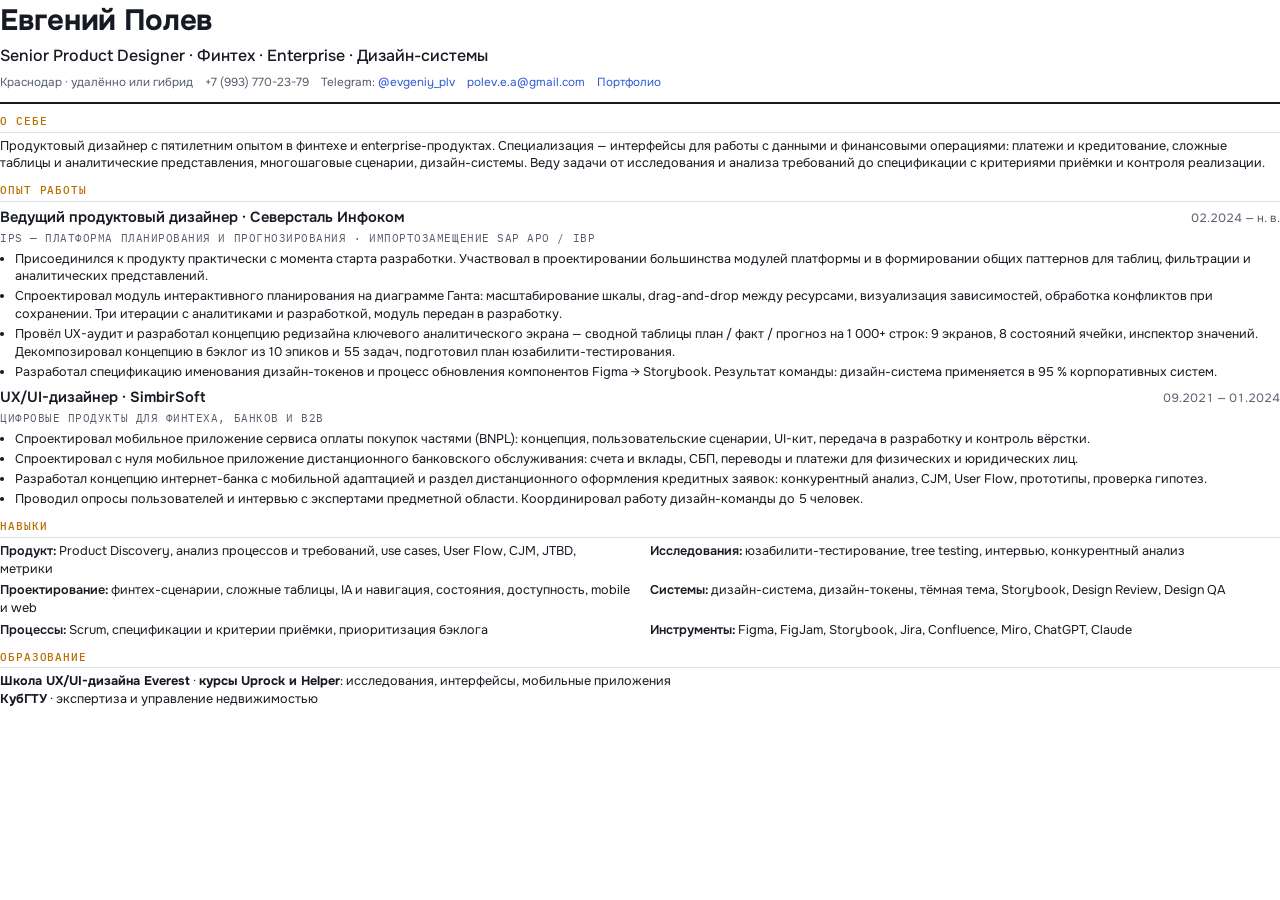
==== commit 29f55780: "Reposition portfolio for fintech and add styled case covers - Formal tone across site, resume and No" ====
--- a/resume.html
+++ b/resume.html
@@ -30,54 +30,50 @@
 <body>
 <header>
   <h1>Евгений Полев</h1>
-  <p class="role">Senior Product Designer · Enterprise UX · B2B Manufacturing</p>
+  <p class="role">Senior Product Designer · Финтех · Enterprise · Дизайн-системы</p>
   <div class="contacts">
     <span>Краснодар · удалённо или гибрид</span><span>+7 (993) 770-23-79</span><span>Telegram: <a href="https://t.me/evgeniy_plv">@evgeniy_plv</a></span><span><a href="mailto:polev.e.a@gmail.com">polev.e.a@gmail.com</a></span><span><a href="https://app.notion.com/p/604245236b4b4c4ba1c27b6a5beedbef">Портфолио</a></span>
   </div>
 </header>
 
 <section>
-  <h2>Обо мне</h2>
-  <p>Продуктовый дизайнер с 2018 года. С 2024 года проектирую IPS, платформу производственного и тактического планирования в «Северсталь Инфоком»: плотные таблицы, диаграммы Ганта, алгоритмы планирования, дизайн-система. Веду задачу от анализа процесса и use cases до спецификации с критериями приёмки и Design QA.</p>
+  <h2>О себе</h2>
+  <p>Продуктовый дизайнер с пятилетним опытом в финтехе и enterprise-продуктах. Специализация — интерфейсы для работы с данными и финансовыми операциями: платежи и кредитование, сложные таблицы и аналитические представления, многошаговые сценарии, дизайн-системы. Веду задачи от исследования и анализа требований до спецификации с критериями приёмки и контроля реализации.</p>
 </section>
 
 <section>
   <h2>Опыт работы</h2>
   <div class="job">
-    <div class="job-head"><h3>Ведущий продуктовый дизайнер · Северсталь Инфоком</h3><span class="when">02.2024 — сейчас</span></div>
-    <p class="mono">IT-компания группы «Северсталь» · IPS: оперативное и тактическое планирование</p>
+    <div class="job-head"><h3>Ведущий продуктовый дизайнер · Северсталь Инфоком</h3><span class="when">02.2024 — н. в.</span></div>
+    <p class="mono">IPS — платформа планирования и прогнозирования · импортозамещение SAP APO / IBP</p>
     <ul>
-      <li>Спроектировал модуль планирования операций на диаграмме Ганта: масштаб часы/дни/недели, drag-and-drop между альтернативными ресурсами, видимые цепочки, конфликты сохранения. Три итерации с аналитиками и разработкой, модуль передан в разработку.</li>
-      <li>Провёл аудит и подготовил концепцию редизайна «Ракурса», главного рабочего места планировщика (17 показателей, 1&nbsp;127 строк): 9 экранов, 8 состояний ячейки, инспектор, настройка без сжатия таблицы. Сократил постоянный интерфейс над таблицей на 37&nbsp;% (140 → 88&nbsp;px).</li>
-      <li>Разложил концепцию в бэклог на 10 эпиков и 55 задач (P0–P2, оценка S–XL, критерии приёмки). Заложил проверку: юзабилити-тест на 6–8 планировщиках, tree testing, базовые метрики (время правки, откаты, доля работы в Excel).</li>
-      <li>Предложил 9 малых улучшений бокового фильтра для всех гридов и ракурсов IPS.</li>
-      <li>Написал спецификацию именования токенов ДС ИЦК и правило «логических» компонентов для полей формы. Описал процесс обновления компонента Figma → Storybook, проектировал компоненты. Результат команды: ДС охватывает 95&nbsp;% корпоративных систем.</li>
-      <li>Участвовал во внедрении AI-агента Design QA на n8n. Результат команды: ревью в 2 раза быстрее.</li>
+      <li>Присоединился к продукту практически с момента старта разработки. Участвовал в проектировании большинства модулей платформы и в формировании общих паттернов для таблиц, фильтрации и аналитических представлений.</li>
+      <li>Спроектировал модуль интерактивного планирования на диаграмме Ганта: масштабирование шкалы, drag-and-drop между ресурсами, визуализация зависимостей, обработка конфликтов при сохранении. Три итерации с аналитиками и разработкой, модуль передан в разработку.</li>
+      <li>Провёл UX-аудит и разработал концепцию редизайна ключевого аналитического экрана — сводной таблицы план / факт / прогноз на 1&nbsp;000+ строк: 9 экранов, 8 состояний ячейки, инспектор значений. Декомпозировал концепцию в бэклог из 10 эпиков и 55 задач, подготовил план юзабилити-тестирования.</li>
+      <li>Разработал спецификацию именования дизайн-токенов и процесс обновления компонентов Figma → Storybook. Результат команды: дизайн-система применяется в 95&nbsp;% корпоративных систем.</li>
     </ul>
   </div>
   <div class="job">
     <div class="job-head"><h3>UX/UI-дизайнер · SimbirSoft</h3><span class="when">09.2021 — 01.2024</span></div>
-    <p class="mono">Заказная разработка · логистика, финтех, B2B и B2C</p>
+    <p class="mono">Цифровые продукты для финтеха, банков и B2B</p>
     <ul>
-      <li>Спроектировал мобильное приложение сервиса оплаты частями (BNPL) от концепции и пользовательского пути до UI-кита, передачи в разработку и контроля вёрстки.</li>
-      <li>Проводил опросы пользователей и интервью с экспертами предметной области. Проектировал B2B-интерфейсы, включая систему управления ИТ-активами. Организовывал работу дизайн-команды до 5 человек.</li>
+      <li>Спроектировал мобильное приложение сервиса оплаты покупок частями (BNPL): концепция, пользовательские сценарии, UI-кит, передача в разработку и контроль вёрстки.</li>
+      <li>Спроектировал с нуля мобильное приложение дистанционного банковского обслуживания: счета и вклады, СБП, переводы и платежи для физических и юридических лиц.</li>
+      <li>Разработал концепцию интернет-банка с мобильной адаптацией и раздел дистанционного оформления кредитных заявок: конкурентный анализ, CJM, User Flow, прототипы, проверка гипотез.</li>
+      <li>Проводил опросы пользователей и интервью с экспертами предметной области. Координировал работу дизайн-команды до 5 человек.</li>
     </ul>
-  </div>
-  <div class="job">
-    <div class="job-head"><h3>UX/UI-дизайнер · Фриланс</h3><span class="when">07.2018 — 08.2021</span></div>
-    <ul><li>Сайты и приложения для банков, ритейла и медицины: конкурентный анализ, прототипы, концепции.</li></ul>
   </div>
 </section>
 
 <section>
   <h2>Навыки</h2>
   <div class="grid">
-    <p><b>Продукт:</b> Product Discovery, анализ процессов, use cases, User Flow, CJM, JTBD, метрики</p>
+    <p><b>Продукт:</b> Product Discovery, анализ процессов и требований, use cases, User Flow, CJM, JTBD, метрики</p>
     <p><b>Исследования:</b> юзабилити-тестирование, tree testing, интервью, конкурентный анализ</p>
-    <p><b>Проектирование:</b> Enterprise UX, таблицы и пивоты, диаграммы Ганта, IA и навигация, состояния, доступность</p>
+    <p><b>Проектирование:</b> финтех-сценарии, сложные таблицы, IA и навигация, состояния, доступность, mobile и web</p>
     <p><b>Системы:</b> дизайн-система, дизайн-токены, тёмная тема, Storybook, Design Review, Design QA</p>
-    <p><b>Процессы:</b> Scrum, груминги, спецификации и критерии приёмки, приоритизация бэклога</p>
-    <p><b>Инструменты:</b> Figma, FigJam, Storybook, Jira, Confluence, Miro, n8n, ChatGPT, Claude</p>
+    <p><b>Процессы:</b> Scrum, спецификации и критерии приёмки, приоритизация бэклога</p>
+    <p><b>Инструменты:</b> Figma, FigJam, Storybook, Jira, Confluence, Miro, ChatGPT, Claude</p>
   </div>
 </section>
 
